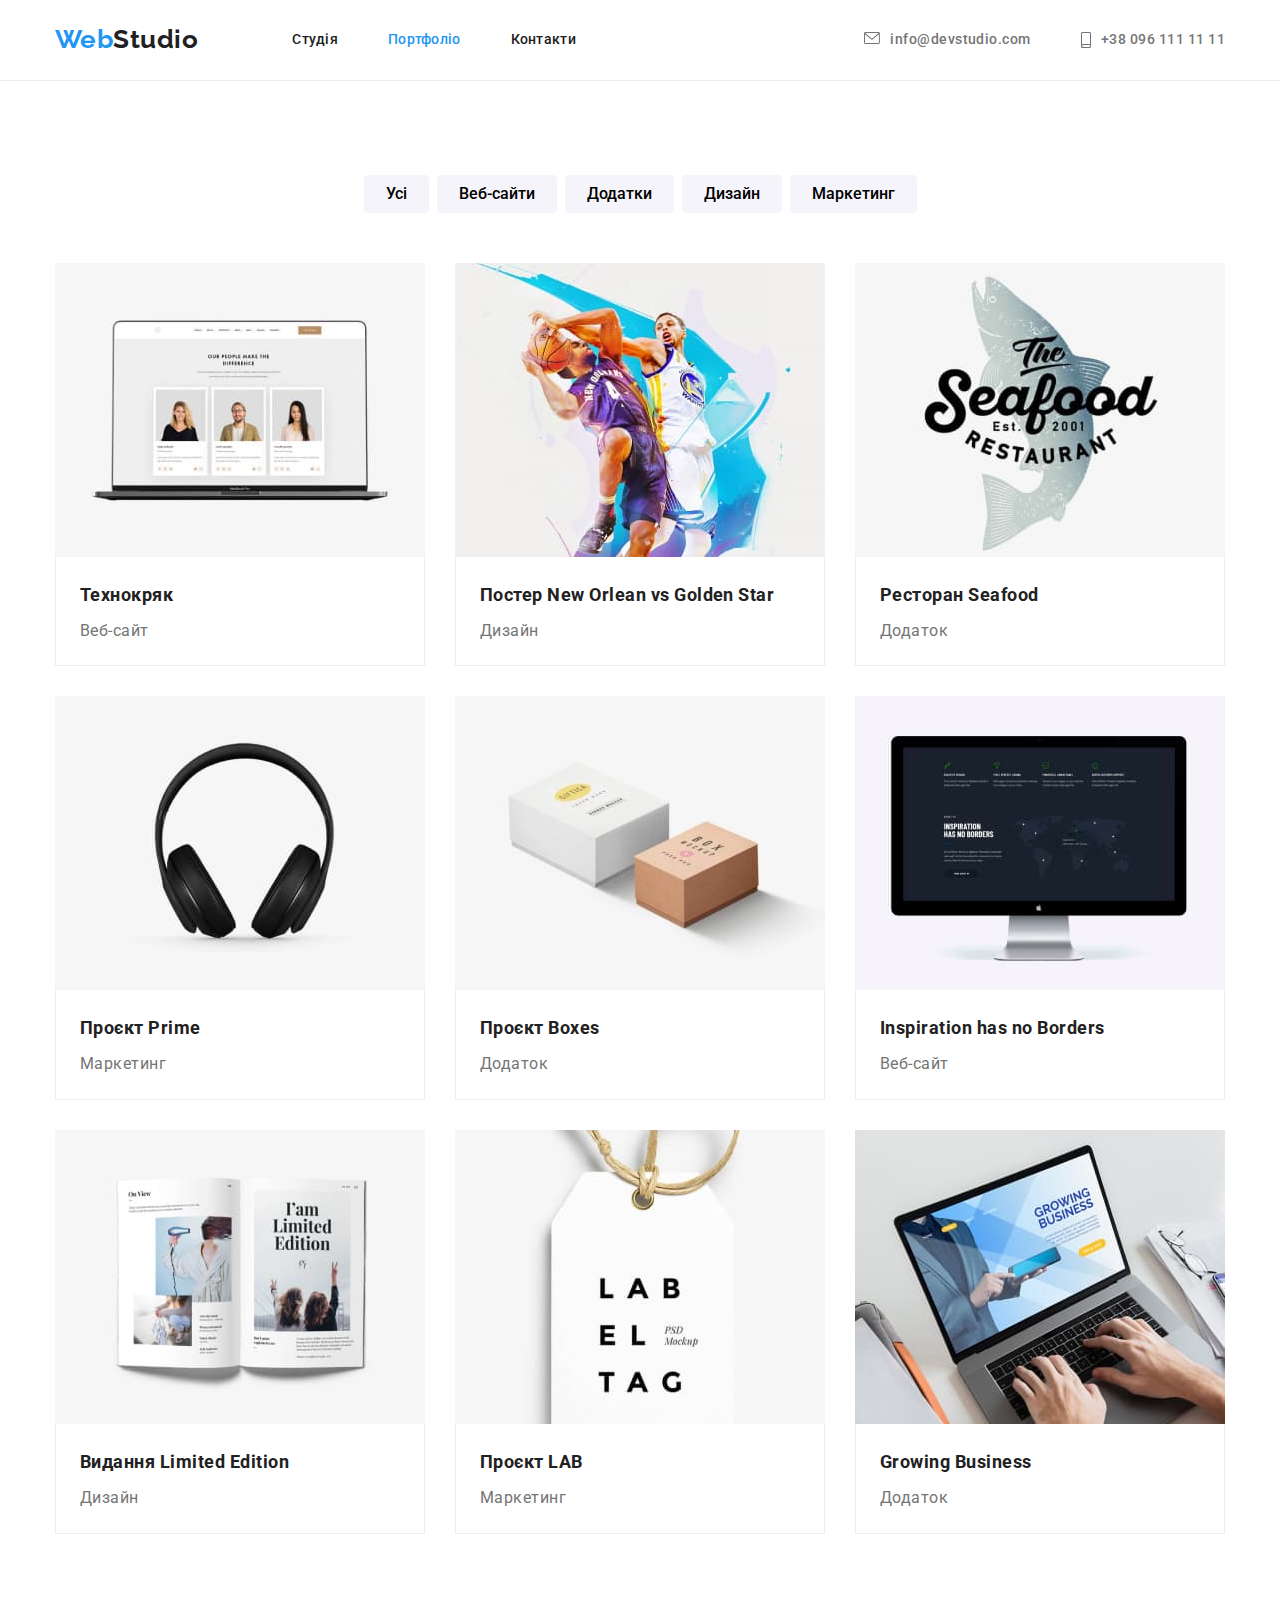
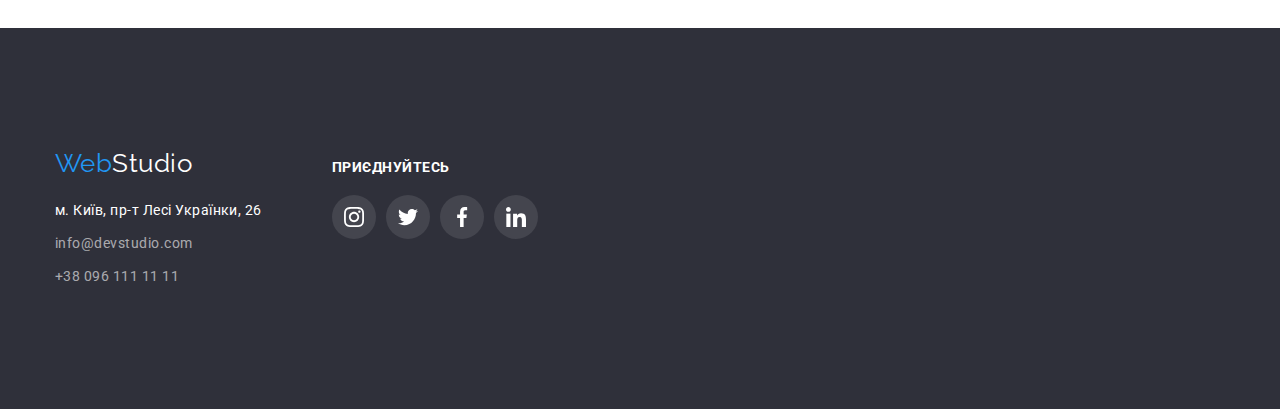
==== portfolio.html @ 8c57bfc8 "home-work4 comleted" ====
<!DOCTYPE html>
<html lang="uk">
  <head>
    <meta charset="UTF-8" />
    <meta name="viewport" content="width=device-width, initial-scale=1.0" />
    <title>Document</title>
    <link rel="preconnect" href="https://fonts.googleapis.com" />
    <link rel="preconnect" href="https://fonts.gstatic.com" crossorigin />
    <link
      href="https://fonts.googleapis.com/css2?family=Raleway:wght@700&family=Roboto:wght@400;500;700;900&display=swap"
      rel="stylesheet"
    />
    <link
      rel="stylesheet"
      href="https://cdn.jsdelivr.net/npm/modern-normalize@1.1.0/modern-normalize.min.css"
    />
    <link rel="stylesheet" href="./css/styles.css" />
  </head>
  <body>
    <header class="page-header">
      <div class="container header-box">
        <nav class="page-navigation">
          <div class="logo">
            <a href="./index.html" class="header-web" lang="en"
              >Web<span class="header-studio">Studio</span></a
            >
          </div>
          <ul class="menu">
            <li class="menu-item">
              <a class="link list-header" href="./index.html">Студія</a>
            </li>
            <li class="menu-item">
              <a class="link list-header current-portfolio" href="portfolio.html">Портфоліо</a>
            </li>
            <li class="menu-item">
              <a class="link list-header" href="#">Контакти</a>
            </li>
          </ul>
        </nav>
        <ul class="header-link">
          <li class="list-info">
            <a class="link header-info" href="mailto:info@devstudio.com">
              <svg aria-label="іконка пошти" class="contact-icon" width="16" height="12">
                <use href="./images/symbol-defs2.svg#icon-envelope"></use></svg
              >info@devstudio.com</a
            >
          </li>
          <li class="list-info">
            <a class="link header-info" href="tel:380961111111">
              <svg aria-label="іконка телефону" class="contact-icon" width="10" height="16">
                <use href="./images/symbol-defs2.svg#icon-smartphone"></use></svg
              >+38 096 111 11 11</a
            >
          </li>
        </ul>
      </div>
    </header>
    <main>
      <section class="section">
        <div class="container hero-portfolio">
          <h1 class="visually-hidden">Portfolio</h1>
          <ul class="list-portfolio">
            <li>
              <button type="button" class="button button-section">Усі</button>
            </li>
            <li>
              <button type="button" class="button button-section">Веб-сайти</button>
            </li>
            <li>
              <button type="button" class="button button-section">Додатки</button>
            </li>
            <li>
              <button type="button" class="button button-section">Дизайн</button>
            </li>
            <li>
              <button type="button" class="button button-section">Маркетинг</button>
            </li>
          </ul>
          <ul class="portfolio-foto">
            <li>
              <a class="portfolio-link" href="#">
                <div class="portfolio-card">
                  <img src="./images/img8.jpg" alt="портрети" width="370" />
                  <div class="filter-list">
                    <h2 class="list-title">Технокряк</h2>
                    <p class="text-paragraph">Веб-сайт</p>
                  </div>
                </div>
              </a>
            </li>
            <li>
              <a class="portfolio-link" href="#">
                <div class="portfolio-card">
                  <img src="./images/img9.jpg" alt="гравці баскетболу" width="370" />
                  <div class="filter-list">
                    <h2 class="list-title">Постер New Orlean vs Golden Star</h2>
                    <p class="text-paragraph">Дизайн</p>
                  </div>
                </div>
              </a>
            </li>
            <li>
              <a class="portfolio-link" href="#">
                <div class="portfolio-card">
                  <img src="./images/img10.jpg" alt="логотип ресторану" width="370" />
                  <div class="filter-list">
                    <h2 class="list-title">Ресторан Seafood</h2>
                    <p class="text-paragraph">Додаток</p>
                  </div>
                </div>
              </a>
            </li>
            <li>
              <a class="portfolio-link" href="#">
                <div class="portfolio-card">
                  <img src="./images/img11.jpg" alt="навушники" width="370" />
                  <div class="filter-list">
                    <h2 class="list-title">Проєкт Prime</h2>
                    <p class="text-paragraph">Маркетинг</p>
                  </div>
                </div>
              </a>
            </li>
            <li>
              <a class="portfolio-link" href="#">
                <div class="portfolio-card">
                  <img src="./images/img12.jpg" alt="коробочки" width="370" />
                  <div class="filter-list">
                    <h2 class="list-title">Проєкт Boxes</h2>
                    <p class="text-paragraph">Додаток</p>
                  </div>
                </div>
              </a>
            </li>
            <li>
              <a class="portfolio-link" href="#">
                <div class="portfolio-card">
                  <img src="./images/img13.jpg" alt="епл-аймак" width="370" />
                  <div class="filter-list">
                    <h2 class="list-title">Inspiration has no Borders</h2>
                    <p class="text-paragraph">Веб-сайт</p>
                  </div>
                </div>
              </a>
            </li>
            <li>
              <a class="portfolio-link" href="#">
                <div class="portfolio-card">
                  <img src="./images/img14.jpg" alt="розгорнута книга" width="370" />
                  <div class="filter-list">
                    <h2 class="list-title">Видання Limited Edition</h2>
                    <p class="text-paragraph">Дизайн</p>
                  </div>
                </div>
              </a>
            </li>
            <li>
              <a class="portfolio-link" href="#">
                <div class="portfolio-card">
                  <img src="./images/img15.jpg" alt="бірка" width="370" />
                  <div class="filter-list">
                    <h2 class="list-title">Проєкт LAB</h2>
                    <p class="text-paragraph">Маркетинг</p>
                  </div>
                </div>
              </a>
            </li>
            <li>
              <a class="portfolio-link" href="#">
                <div class="portfolio-card">
                  <img src="./images/img16.jpg" alt="людина працює з ноутбуком" width="370" />
                  <div class="filter-list">
                    <h2 class="list-title">Growing Business</h2>
                    <p class="text-paragraph">Додаток</p>
                  </div>
                </div>
              </a>
            </li>
          </ul>
        </div>
      </section>
    </main>
    <footer class="footer">
      <div class="container footer">
        <div class="footer-general">
          <div class="logo-footer">
            <a href="./index.html" lang="en" class="footer-web"
              >Web<span class="footer-studio">Studio</span></a
            >
          </div>
          <address>
            <ul class="address-list">
              <li class="footer-link">
                <a
                  class="link-address"
                  href="https://goo.gl/maps/7mnVV2R6GEZQQfYV7"
                  target="_blank"
                  rel="noreferrer noopener nofollow"
                  >м. Київ, пр-т Лесі Українки, 26</a
                >
              </li>
              <li class="footer-link">
                <a class="address" href="mailto:info@devstudio.com">info@devstudio.com</a>
              </li>
              <li class="footer-link">
                <a class="address" href="tel:380961111111">+38 096 111 11 11</a>
              </li>
            </ul>
          </address>
        </div>
        <div class="footer-social">
          <p class="social-title">Приєднуйтесь</p>
          <ul class="social-footer-list">
            <li class="social-footer-item">
              <a href="" class="social-footer-link">
                <svg aria-label="іконка інстаграму" class="social-footer-icon">
                  <use href="./images/symbol-defs2.svg#icon-instagram"></use>
                </svg>
              </a>
            </li>
            <li class="social-footer-item">
              <a href="" class="social-footer-link">
                <svg aria-label="іконка твітеру" class="social-footer-icon">
                  <use href="./images/symbol-defs2.svg#icon-twitter"></use>
                </svg>
              </a>
            </li>
            <li class="social-footer-item">
              <a href="" class="social-footer-link">
                <svg aria-label="іконка фейсбуку" class="social-footer-icon">
                  <use href="./images/symbol-defs2.svg#icon-facebook"></use>
                </svg>
              </a>
            </li>
            <li class="social-footer-item">
              <a href="" class="social-footer-link">
                <svg aria-label="іконка лінкедину" class="social-footer-icon">
                  <use href="./images/symbol-defs2.svg#icon-linkedin"></use>
                </svg>
              </a>
            </li>
          </ul>
        </div>
      </div>
    </footer>
  </body>
</html>
---- css/styles.css ----
:root {
    --main-font-family: 'Roboto', sans-serif;
    --main-color: #212121;
    --main-light-color: #ffffff;
    --current-color: #2196f3;
    --secondary-color: #757575;
    --footer-color: #2f303a;
    --button-color: #f5f4fa;
}
h1,h2,h4,p {
 margin-top: 0; 
 margin-bottom: 0;      
}

ul,ol {
  margin-top: 0;
  margin-bottom: 0;
  padding-left: 0;
}
img {
        display: block;
}

body {
        font-family: var(--main-font-family);
        font-size: 16px;
        color: var(--main-color);
        letter-spacing: 0.03em;
}

.container {
        width: 1200px;
        margin-left: auto;
        margin-right: auto;
        padding-left: 15px;
        padding-right: 15px;
}
/* heder */
.header-box {
        display: flex;
        justify-content: space-between;
        align-items: center;
}
.header-studio {
    font-size: 26px;
    line-height: 1.2;
    font-weight: 700;
    font-family: 'Raleway', sans-serif;
    color: var(--main-color);
}
.header-web{
        font-size: 26px;
        line-height: 1.2;
        font-weight: 700;
        font-family: 'Raleway', sans-serif;
        color: var(--current-color);
}
.page-header {
        /* padding-top: 32px;
        padding-bottom: 32px; */
        border-bottom: 1px solid #ECECEC;

    background-color: var(--main-light-color);
}
.link.list-header {
        display: inline-block
}
.link.header-info {
        display: flex;
        color: var(--secondary-color);
       
        
}
.contact-icon {
        margin-right: 10px;
        justify-content: center;
        align-items: center;
        fill: currentColor;
}


.page-navigation {
        display: flex;
        align-items: center;
}

.menu{
        display: flex;
        align-items: center;
        column-gap: 50px;
}

.menu-item {
        display: block
}


.header-link {
        display: flex;
        align-items: center;
        margin-left: auto;
        gap: 50px;
}

.list-header {
        padding-top: 32px;
        padding-bottom: 32px;

        color: var(--main-color);
        font-weight: 500;
        font-size: 14px;
        line-height: 1.1;
        letter-spacing: 0.02em;
}
.logo{
        margin-right: 94px;
}

a {
    text-decoration: none;
}
.visually-hidden {
    position: absolute;
    white-space: nowrap;
    width: 1px;
    height: 1px;
    overflow: hidden;
    border: 0;
    padding: 0;
    clip: rect(0 0 0 0);
    clip-path: inset(50%);
    margin: -1px;
}
li {
    list-style-type: none;
}

.button {
        border: none;
        cursor: pointer;
        font-family: inherit;
        font-weight: 500;
        font-size: 16px;
        line-height: 1.6;
        background-color: var(--main-light-color);
}
.button-text {
        font-weight: 500;
        font-size: 16px;
        line-height: 1.6;
}
/* hover focus button */
.button:hover,
.button:focus {
        background-color: var(--current-color);
        color: var(--main-light-color);
        box-shadow: 0 2px 2px 0 rgba(0, 0, 0, 0.12),
        0 1px 2px 0 rgba(0, 0, 0, 0.08),
        0 3px 1px 0 rgba(0, 0, 0, 0.1);
}
.hero-button:hover,
.hero-button:focus {
        background-color: #188CE8;
        color: var(--main-light-color);
}
/* hover focus link */
.link:hover,
.link:focus {
        background-color: var(--current-color);
        color: var(--current-color);

        background-color: var(--main-light-color);
    }
    
/* link address footer */
.link-address {
            color: var(--main-light-color);
            font-weight: 400;
            font-size: 14px;
            line-height: 1.7;
}
/* informatoin footer  */


.address {
        color: rgba(255, 255, 255, 0.6);
        font-size: 14px;
        line-height: 1.7;
        font-style: normal;
}
.link-address {
    font-style: normal;
    font-weight: 400;
    font-size: 14px;
    line-height: 1.7;
}
.address:hover,
.address:focus,
.link-address:hover,
.link-address:focus {
    color: var(--current-color);
}
.list-title {
        margin-bottom: 4px;

        font-weight: 700;
        font-size: 18px;
        line-height: 2;
        color: var(--main-color);
}
.text-paragraph {

        font-weight: 400;
        font-size: 16px;
        line-height: 1.8;
        color: var(--secondary-color);
}
.header-info {
        padding-top: 32px;
        padding-bottom: 32px;

        font-weight: 500;
        font-size: 14px;
        line-height: 1.1;
        color: var(--secondary-color);
}
.list-info {
        display: block;
}

.footer {
    padding-top: 60px;
    padding-bottom: 60px;

    background: #2f303a;
}

.logo-footer {
        display: inline-block;
        margin-bottom: 20px;
}
.footer-web {
        color: var(--current-color);
        font-size: 26px;
        line-height: 1.2;
        font-family: 'Raleway', sans-serif;
}
.footer-studio {
        color: var(--main-light-color);
        font-size: 26px;
        line-height: 1.2;
        font-family: 'Raleway', sans-serif;
}
.hero-title {
        margin-bottom: 30px;

        font-weight: 900;
        font-size: 44px;
        line-height: 1.3;
        color: var(--main-light-color);
        text-transform: uppercase;
        text-align: center;
}
.hero-section.img {
        max-width: 1600px;
        height: 600px;
        background-image: linear-gradient(rgba(47, 48, 58, 0.4), rgba(47, 48, 58, 0.4)), url("../images/Img17.jpg");
        background-size: cover;
}
.container.hero-box {
width: 700px;
}

.hero-section {
        padding-top: 200px;
        padding-bottom: 200px;
        background: var(--footer-color)
        } 
.hero-button {
        display: block;
        border-radius: 4px;
        padding: 10px 32px;
        min-width: 216px;
        margin-left: auto;
        margin-right: auto;
        border: none;
        

        font-family: 'Roboto';
        font-style: normal;
        font-weight: 700;
        font-size: 16px;
        line-height: 1.8;
        letter-spacing: 0.06em;
        cursor: pointer;
        background-color: var(--current-color);
        color: var(--main-light-color);
}
.features-section {
padding-top: 94px;
padding-bottom: 94px;
}

.features {
        display: flex;
        gap: 30px;
        }
        .features-text {
                width: 270px;
        }
        .background-features {
                display: flex;
                background-color: var(--button-color);
                height: 120px;
                margin-bottom: 30px;
                align-items: center;
                justify-content: center;
        }


.section-title {
        margin-top: 0;
        margin-bottom: 10px;

        font-weight: 700;
        font-size: 14px;
        line-height: 1.1;
        color: var(--footer-color);
        text-transform: uppercase;
}

.section-text {
        font-weight: 400;
        font-size: 14px;
        line-height: 1.7;
        color: var(--secondary-color);
}
/* секція приклади */
.labor-section {
        padding-bottom: 94px;
}

.examples {
        display: flex;
        gap: 30px;
}
/* секція наша команда-background-color */
.company-box {
        display: flex;
        gap: 30px;
        
}
.our-company {
        padding-top: 94px;
        padding-bottom: 94px;
        background-color: var(--button-color);
}

.text-company {
        background-color: var(--main-light-color);
}
/* .container.company {
} */

.title-company {
        text-align: center;
        margin-bottom: 50px;

        font-weight: 700;
        font-size: 36px;
        line-height: 1.1;
        color: var(--main-color);
}
.social-list-link {
        display: flex;
        align-items: center;
        justify-content: center;
        width: 44px;
        height: 44px;
        border-radius: 50%;
        background-color: #ffffff;
}

.social-list-link:hover,
.social-list-link:focus {
background-color: var(--current-color) ;
}

.social-list {
        display: flex;
        justify-content: center;
        column-gap: 10px;
}
.social-list-icon {
        width: 20px;
        height: 20px;
        fill: #afb1b8;
}
.social-list-link:hover .social-list-icon,
.social-list-link:focus .social-list-icon {
        fill: #ffffff;
}

.img-title {
        margin-top: 0;
        margin-bottom: 10px;

        font-weight: 500;
        font-size: 16px;
        line-height: 1.1;
        color: var(--main-color);
        letter-spacing: 0.03em;
}
.foto-text {
        font-weight: 400;
        font-size: 16px;
        line-height: 1.1;
        margin-bottom: 16px;
        color: var(--secondary-color);
}
.company-info {
        text-align: center;
        padding: 30px;
}

/* clients */

.clients-title {
        text-align: center;
        margin-bottom: 50px;

        font-weight: 700;
        font-size: 36px;
        line-height: 1.1;
        color: var(--main-color);
}

.client-list {
        display: flex;
        align-items: center;
        justify-content: center;
        gap: 30px;
}
.client-list-link {
        display: flex;
        align-items: center;
        justify-content: center;
        border-radius: 4px;
        border: 1px solid #afb1b8;
        background-color: var(--main-light-color);
        color: #afb1b8;
        width: 170px;
        height: 92px;
}
.client-list-link:hover,
.client-list-link:focus {
        color: var(--current-color);
        border-color: var(--current-color);
}
.client-logo {
        fill: currentColor;
}

.social-title {
margin-top: 0;
margin-bottom: 20px;

font-weight: 700;
font-size: 14px;
line-height: 1.1;
color: var(--main-light-color);
text-transform: uppercase;
}

.social-footer-link {
        display: flex;
        display: flex;
        align-items: center;
        justify-content: center;
        width: 44px;
        height: 44px;
        border-radius: 50%;
        background-color: rgba(255, 255, 255, 0.1);

}
.social-footer-link:hover,
.social-footer-link:focus {
        background-color: var(--current-color);
}
.social-footer-list {
        display: flex;
        align-items: center;
        justify-content: center;
        column-gap: 10px;
}

.social-footer-icon {
        width: 20px;
        height: 20px;
        fill:#ffffff;
}

.container.footer {
        display: flex;
        gap: 70px;
        align-items: baseline;
}

.footer-link {
margin-bottom: 9px;
}
.footer-link:last-child {
        margin-bottom: 0;
}

.section {
        padding-top: 94px;
        padding-bottom: 94px;
}
.container.hero-portfolio{
        margin-left: auto;
        margin-right: auto;
}
.list-portfolio {
        display: flex;
       align-items: center;
       justify-content: center;
       gap: 8px;
       margin-bottom: 50px;
}
.portfolio-foto {
        display: flex;
        gap: 30px;
        flex-wrap: wrap;
}

.filter-list {
        padding: 20px 24px;
        border-bottom: 1px solid #EEEEEE;
        border-left: 1px solid #EEEEEE;
        border-right: 1px solid #EEEEEE;
}
.portfolio-link {
        display: block;
}

.portfolio-link:hover,
.portfolio-link:focus {
box-shadow: 0px 1px 1px rgba(0, 0, 0, 0.12),
                0px 4px 4px rgba(0, 0, 0, 0.06),
                1px 4px 6px rgba(0, 0, 0, 0.16);
}
.current-studio {
    color: var(--current-color);
}
.current-portfolio {
    color: var(--current-color);
}
.button-section {
    padding: 6px 22px;
    border-radius: 4px;

    background: var(--button-color);
}
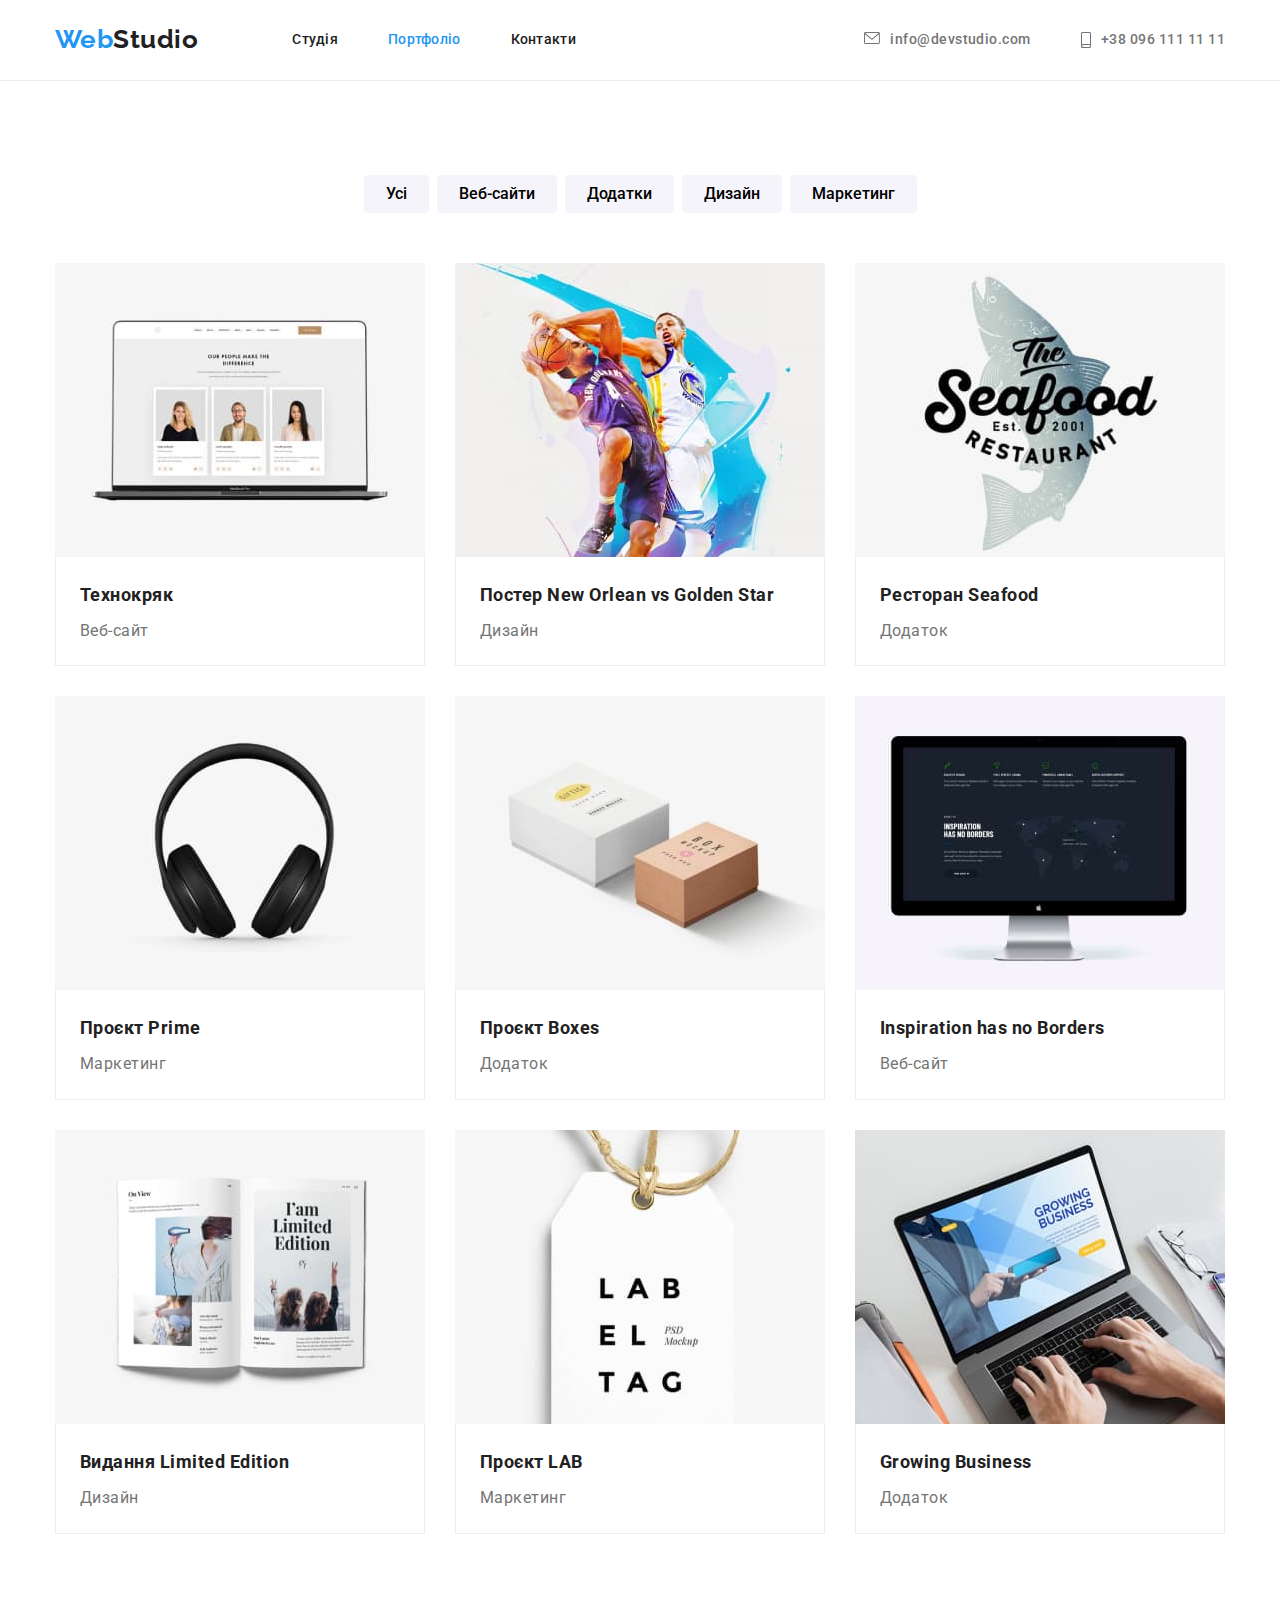
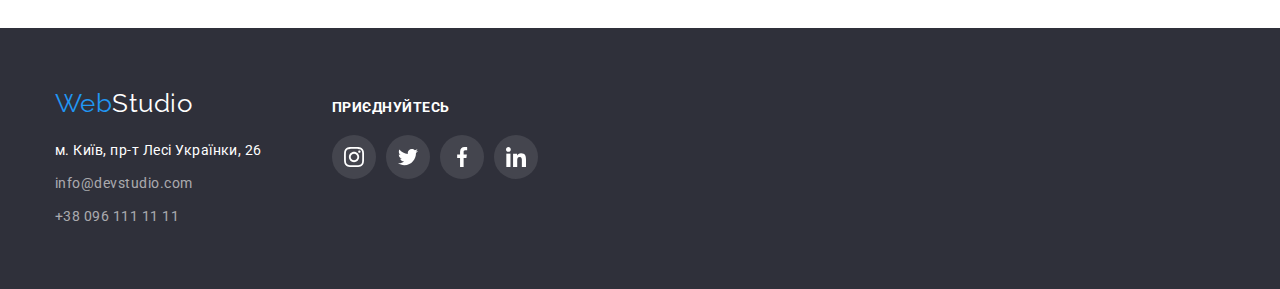
==== commit 0f3f51e3: "added a new correction1" ====
--- a/portfolio.html
+++ b/portfolio.html
@@ -181,7 +181,7 @@
       </section>
     </main>
     <footer class="footer">
-      <div class="container footer">
+      <div class="container footer-box">
         <div class="footer-general">
           <div class="logo-footer">
             <a href="./index.html" lang="en" class="footer-web"
--- a/css/styles.css
+++ b/css/styles.css
@@ -227,6 +227,11 @@
 .list-info {
         display: block;
 }
+.footer-box {
+        display: flex;
+        gap: 70px;
+        align-items: baseline;
+}
 
 .footer {
     padding-top: 60px;
@@ -264,6 +269,8 @@
 .hero-section.img {
         max-width: 1600px;
         height: 600px;
+        margin-right: auto;
+        margin-left: auto;
         background-image: linear-gradient(rgba(47, 48, 58, 0.4), rgba(47, 48, 58, 0.4)), url("../images/Img17.jpg");
         background-size: cover;
 }
@@ -500,11 +507,11 @@
         fill:#ffffff;
 }
 
-.container.footer {
+/* .container.footer {
         display: flex;
         gap: 70px;
         align-items: baseline;
-}
+} */
 
 .footer-link {
 margin-bottom: 9px;
